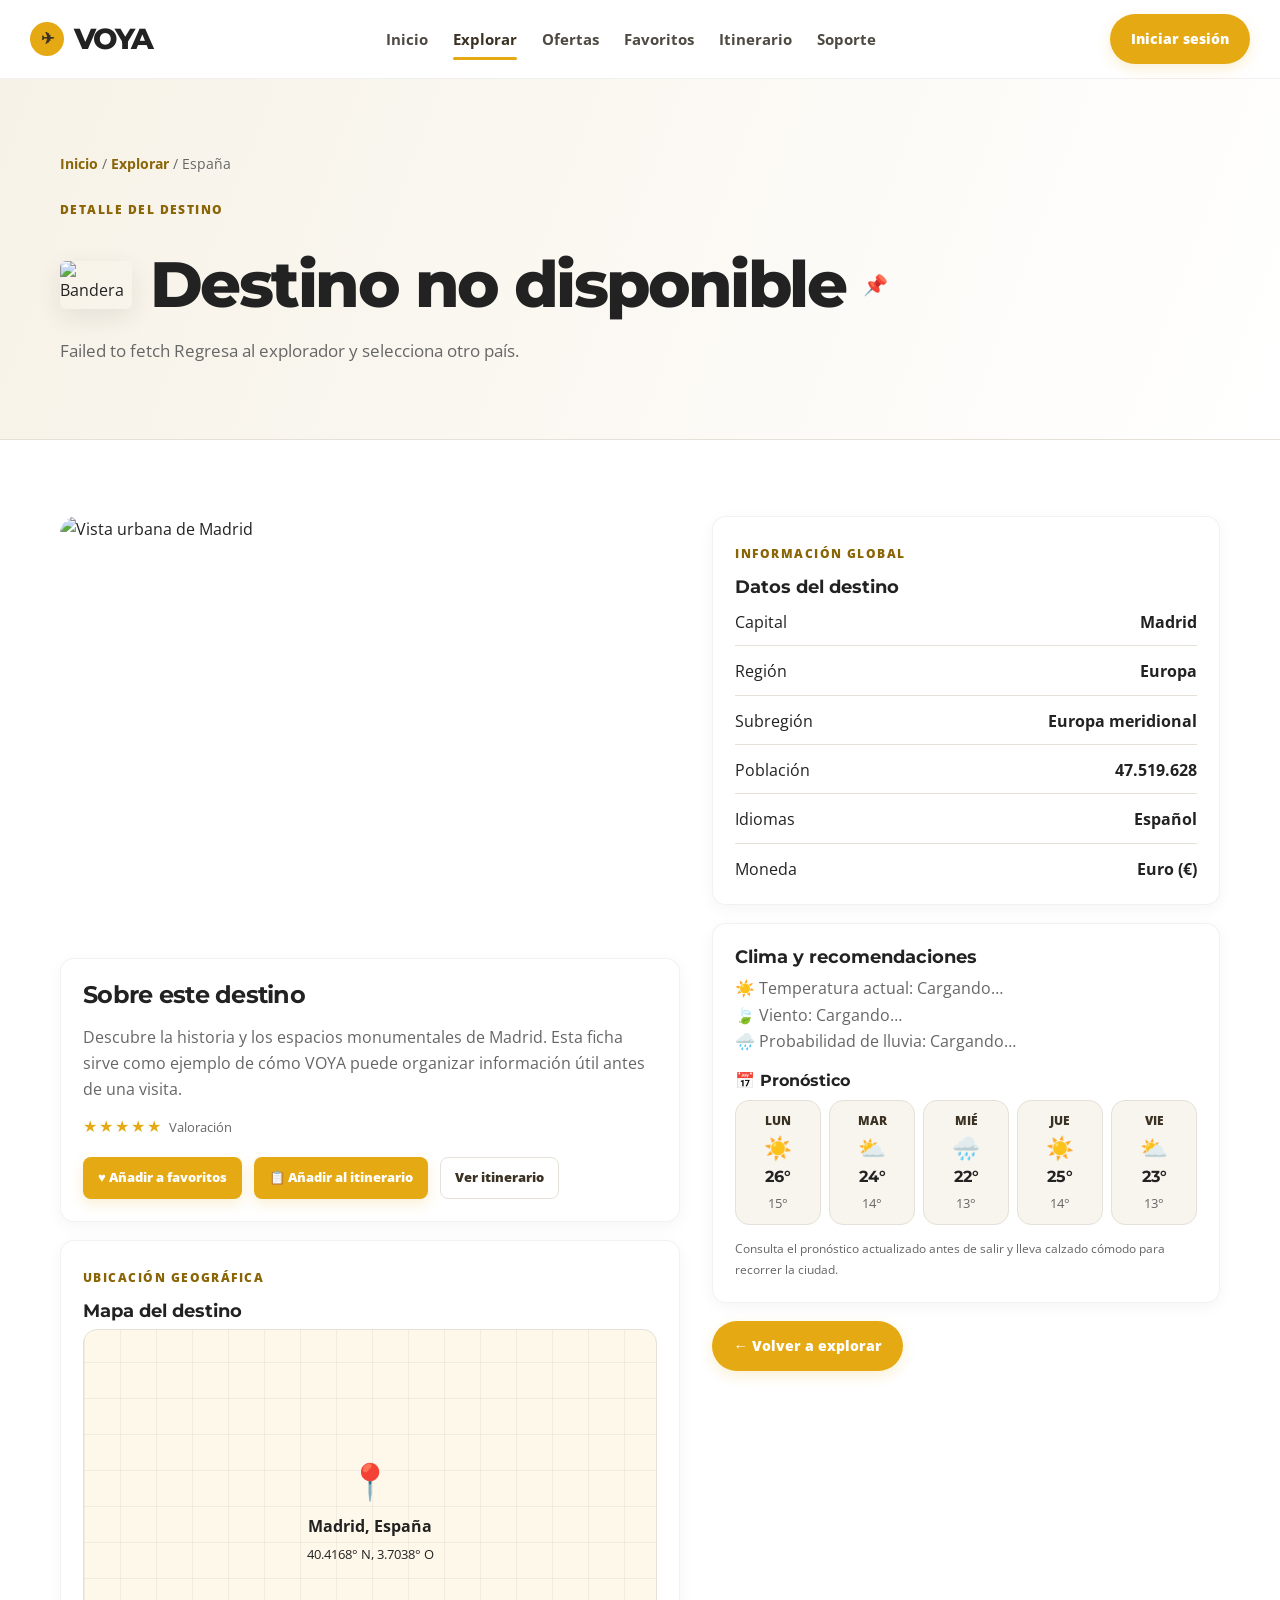
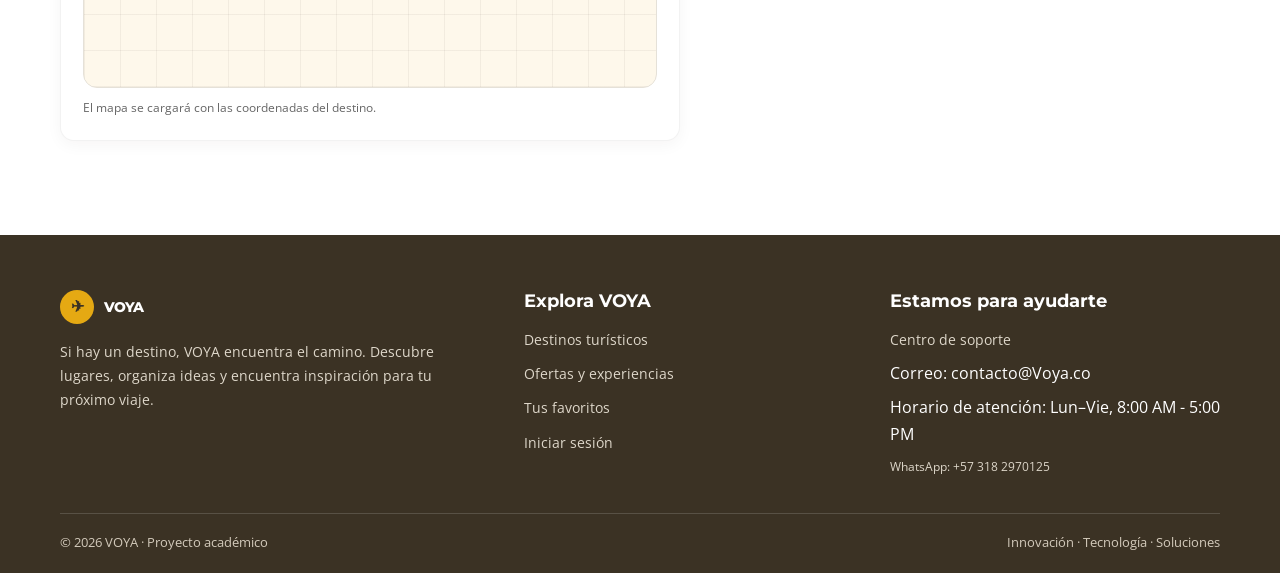
==== pages/destino.html @ 36a2ebd2 "Add files via upload" ====
<!-- inicio de pie/plantilla:-->
<!DOCTYPE html>
<html lang="es">
<head>
    <meta charset="utf-8">
    <meta name="viewport" content="width=device-width, initial-scale=1">
    <meta name="description" content="VOYA: descubre destinos y planifica tu próximo viaje.">
    <title>VOYA — España</title>
    <link rel="stylesheet" href="../css/styles.css">
</head>

<!-- Cuerpo/menu -->
<body>
    <header class="header">
        <div class="header__container">
            <a class="header__brand" href="../index.html"><span class="brand-mark"
                    aria-hidden="true">✈</span><span>VOYA</span></a>
            <nav class="nav" aria-label="Navegación principal">
                <ul class="nav__list">
                    <li><a class="nav__link" href="../index.html">Inicio</a></li>
                    <li><a class="nav__link active" href="explorar.html">Explorar</a></li>
                    <li><a class="nav__link" href="ofertas.html">Ofertas</a></li>
                    <li><a class="nav__link" href="favoritos.html">Favoritos</a></li>
                    <li><a class="nav__link" href="itinerario.html">Itinerario</a></li>
                    <li><a class="nav__link" href="soporte.html">Soporte</a></li>
                </ul>
            </nav>
            <div class="header__actions"><a class="btn btn--pill btn--primary" href="login.html">Iniciar sesión</a>
            </div>
        </div>
    </header>

    <!-- secciones -->
    <main>

        <!-- sección #1-->
        <section class="page-hero">
            <div class="container">
                <div class="breadcrumbs"><a href="../index.html">Inicio</a> / <a href="explorar.html">Explorar</a> /
                    <span id="crumb-name">España</span></div><span class="eyebrow">Detalle del destino</span>
                <div class="dest-head">
                    <img id="dest-flag" src="https://flagcdn.com/es.svg" alt="Bandera de España" width="72" height="48">
                    <h1 id="dest-name">España</h1>
                    <span class="heart" aria-label="Favorito">📌</span>
                </div>
                <p id="dest-intro">Historia, arquitectura y cultura en uno de los destinos más visitados de Europa.</p>
            </div>
        </section>

        <!-- sección #2-->
        <section class="section">
            <div class="container">
                <div class="destination-detail">
                    <div><img class="destination-detail__image" id="dest-image"
                            src="https://images.unsplash.com/photo-1539037116277-4db20889f2d4?auto=format&fit=crop&w=1200&q=85"
                            alt="Vista urbana de Madrid">
                        <div class="info-card" style="margin-top:22px">
                            <h2 style="font-size:1.5rem">Sobre este destino</h2>
                            <p id="dest-about">Descubre la historia y los espacios monumentales de Madrid. Esta ficha sirve como ejemplo
                                de cómo VOYA puede organizar información útil antes de una visita.</p>
                            <div class="stars">★★★★★ <span
                                    style="color:var(--muted);font-size:.8rem;letter-spacing:0">Valoración </span></div>
                            <div class="dest-actions">
                                <button class="btn btn--primary btn--small" id="btn-fav" type="button" aria-pressed="false">♥️ Añadir a favoritos</button> 
                                <button class="btn btn--primary btn--small" id="btn-itinerary" type="button">📋 Añadir al itinerario</button>
                                <a class="btn btn--outline btn--small" href="itinerario.html">Ver itinerario</a>
                            </div>
                        </div>

                            <!-- Mapeo/Coordenadas visuales:-->
                        <div class="info-card">
                            <span class="eyebrow">Ubicación geográfica</span>
                            <h3>Mapa del destino</h3>
                            <div class="map-box" id="dest-map" role="img" aria-label="Mapa de ubicación del destino">
                                <div class="map-box__placeholder">
                                    <span class="map-box__pin" aria-hidden="true">📍</span>
                                    <strong id="map-place">Madrid, España</strong>
                                    <small id="map-coords">40.4168° N, 3.7038° O</small>
                                </div>
                            </div>
                            <p class="map-note">El mapa se cargará con las coordenadas del destino.</p>
                        </div>
                    </div>

                    <div>
                        <div class="info-card"><span class="eyebrow">Información global </span>
                            <h3>Datos del destino</h3>
                            <ul class="info-list">
                                <li><span>Capital</span><strong id="dest-capital">Madrid</strong></li>
                                <li><span>Región</span><strong id="dest-region">Europa</strong></li>
                                <li><span>Subregión</span><strong id="dest-subregion">Europa meridional</strong></li>
                                <li><span>Población</span><strong id="dest-population">47.519.628</strong></li>
                                <li><span>Idiomas</span><strong id="dest-languages">Español</strong></li>
                                <li><span>Moneda</span><strong id="dest-currency">Euro (€)</strong></li>
                                
                            </ul>
                        </div>

                        <!-- Tarjeta de clima y pronosticos: -->
                        <div class="info-card" id="weather-card">
                            <h3>Clima y recomendaciones</h3>
                            <p>☀️ Temperatura actual: <span id="weather-temp">22 °C</span></p>
                            <p>🍃 Viento: <span id="weather-wind">12 km/h</span></p>
                            <p>🌧️ Probabilidad de lluvia: <span id="weather-rain">10 %</span></p>

<!-- Bloque de los de la semana -->
                            <h4 class="forecast-title">📅 Pronóstico</h4>
                            <div class="forecast" id="weather-forecast">
                                <div class="forecast__day">
                                    <span class="forecast__name">Lun</span>
                                    <span class="forecast__icon" aria-hidden="true">☀️</span>
                                    <strong class="forecast__max">26°</strong><!-- negrilla -->
                                    <span class="forecast__min">15°</span>
                                </div>
                                <div class="forecast__day">
                                    <span class="forecast__name">Mar</span>
                                    <span class="forecast__icon" aria-hidden="true">⛅</span>
                                    <strong class="forecast__max">24°</strong>
                                    <span class="forecast__min">14°</span>
                                </div>
                                <div class="forecast__day">
                                    <span class="forecast__name">Mié</span>
                                    <span class="forecast__icon" aria-hidden="true">🌧️</span>
                                    <strong class="forecast__max">22°</strong>
                                    <span class="forecast__min">13°</span>
                                </div>
                                <div class="forecast__day">
                                    <span class="forecast__name">Jue</span>
                                    <span class="forecast__icon" aria-hidden="true">☀️</span>
                                    <strong class="forecast__max">25°</strong>
                                    <span class="forecast__min">14°</span>
                                </div>
                                <div class="forecast__day">
                                    <span class="forecast__name">Vie</span>
                                    <span class="forecast__icon" aria-hidden="true">⛅</span>
                                    <strong class="forecast__max">23°</strong>
                                    <span class="forecast__min">13°</span>
                                </div>
                            </div>

                            <p class="map-note">Consulta el pronóstico actualizado antes de salir y lleva calzado cómodo
                                para recorrer la ciudad.</p>
                        </div>

                        <a class="btn btn--primary btn--pill" href="explorar.html">← Volver a explorar</a>
                    </div>
                </div>
            </div>
        </section>
    </main>


    <!-- pie de paginas -->
    <footer class="footer">
        <div class="container">
            <div class="footer__grid">
                <div><a class="header__brand" href="../index.html"><span class="brand-mark">✈</span><span
                            style="color:#fff">VOYA</span></a>
                    <p style="margin-top:16px">Si hay un destino, VOYA encuentra el camino. Descubre lugares, organiza
                        ideas y encuentra inspiración para tu próximo viaje.</p>
                </div>

                <div>
                    <h3>Explora VOYA</h3>
                    <ul class="footer__links">
                        <li><a href="explorar.html">Destinos turísticos</a></li>
                        <li><a href="ofertas.html">Ofertas y experiencias</a></li>
                        <li><a href="favoritos.html">Tus favoritos</a></li>
                        <li><a href="login.html">Iniciar sesión</a></li>
                    </ul>
                </div>
                <div>
                    <h3>Estamos para ayudarte</h3>
                    <ul class="footer__links">
                        <li><a href="soporte.html">Centro de soporte</a></li>
                        <li>Correo: contacto@Voya.co</li>
                        <li>Horario de atención: Lun–Vie, 8:00 AM - 5:00 PM</li>
                    </ul>
                    <p style="margin-top:10px;font-size:.78rem">WhatsApp: +57 318 2970125</p>
                </div>
            </div>
            <div class="footer__bottom"><span>© 2026 VOYA · Proyecto académico</span><span>Innovación · Tecnología ·
                    Soluciones</span></div>
        </div>
    </footer>
    <!-- (../) porque HTML está en una carpeta:
          Catálogo/Autocompletador de plantilla-->
    <script type="module" src="../js/destino.js"></script>
</body>
</html>
---- css/styles.css ----
@import url('https://fonts.googleapis.com/css2?family=Montserrat:wght@400;500;600;700;800&family=Open+Sans:wght@400;500;600;700&display=swap');

/* Base */
@import url('base/variables.css');
@import url('base/reset.css');
@import url('base/typography.css');

/* Layout */
@import url('layout/layout.css');
@import url('layout/header.css');
@import url('layout/footer.css');

/* Componentes */
@import url('components/buttons.css');
@import url('components/cards.css');
@import url('components/forms.css');
@import url('components/search.css');
@import url('components/page-header.css');
@import url('components/filters.css');
@import url('components/feedback.css');
@import url('components/promo.css');

/* Páginas */
@import url('pages/home.css');
@import url('pages/destino.css');
@import url('pages/soporte.css');
@import url('pages/login.css');
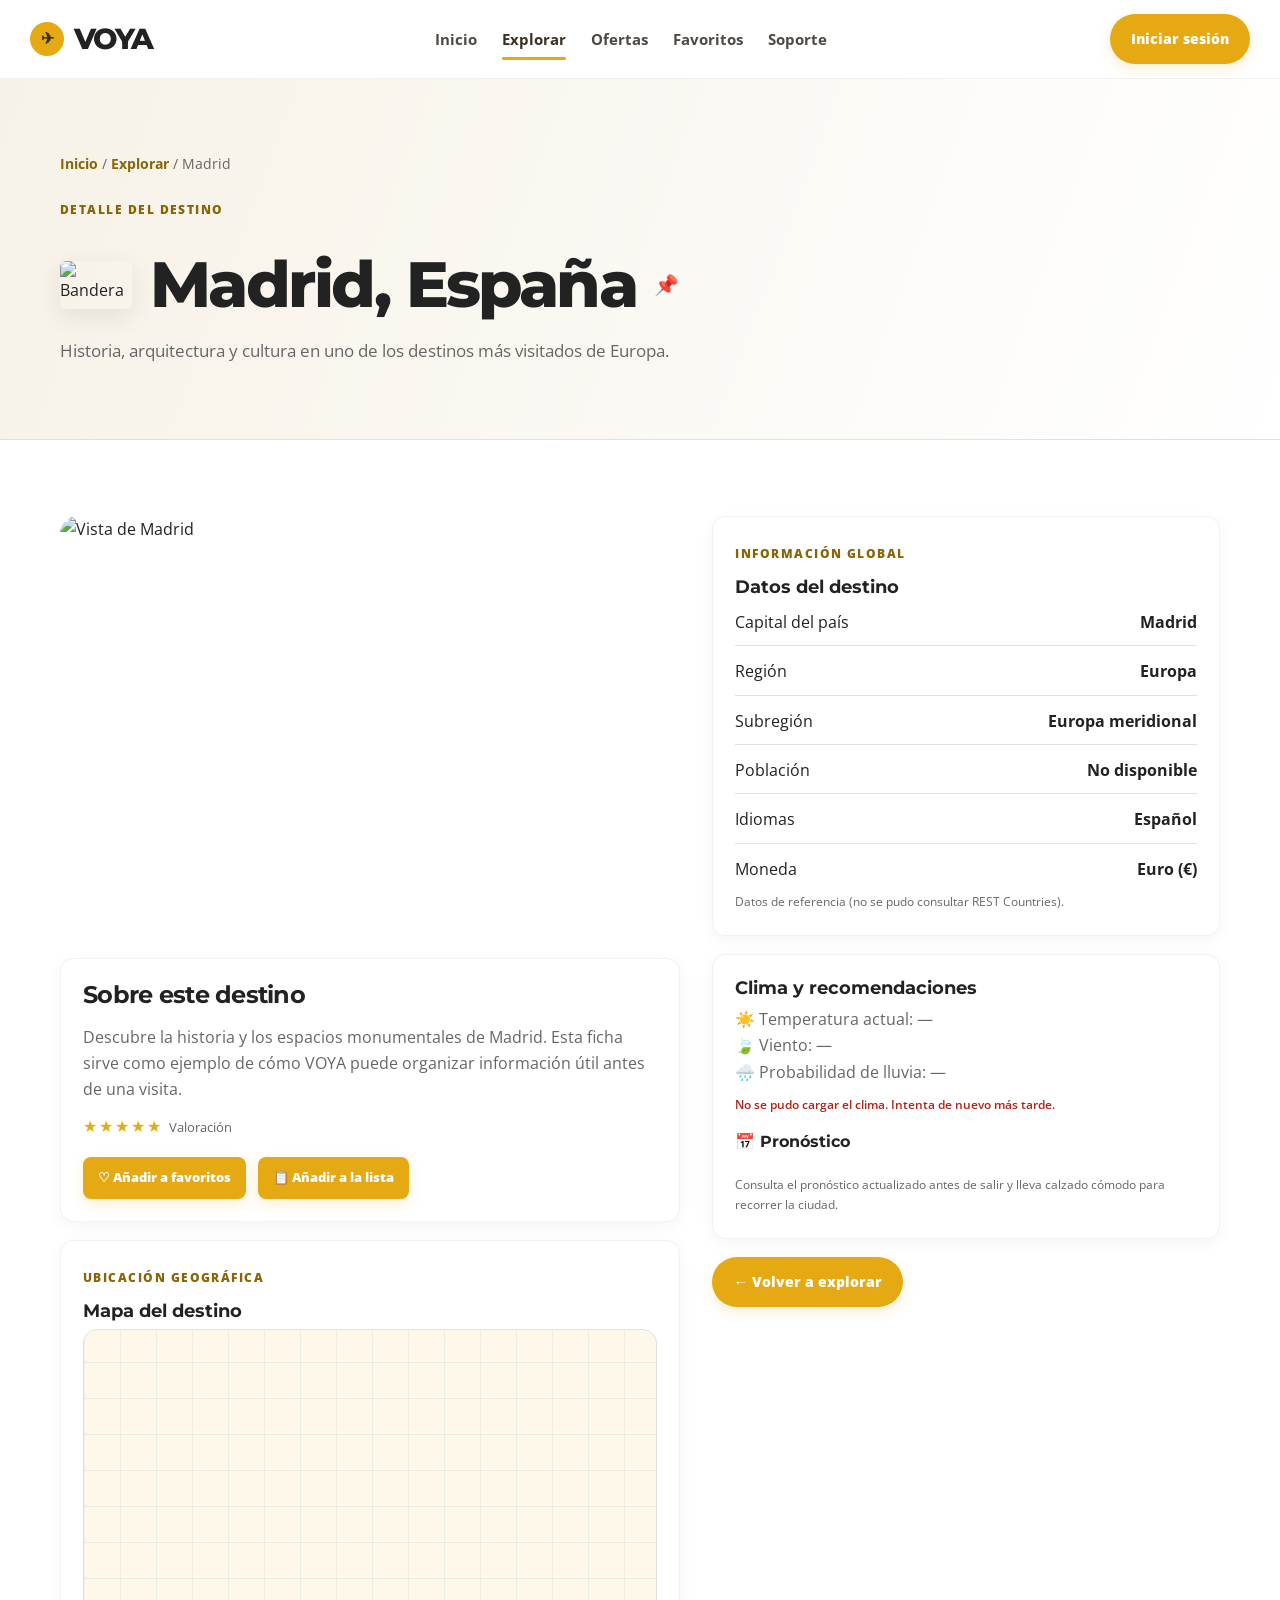
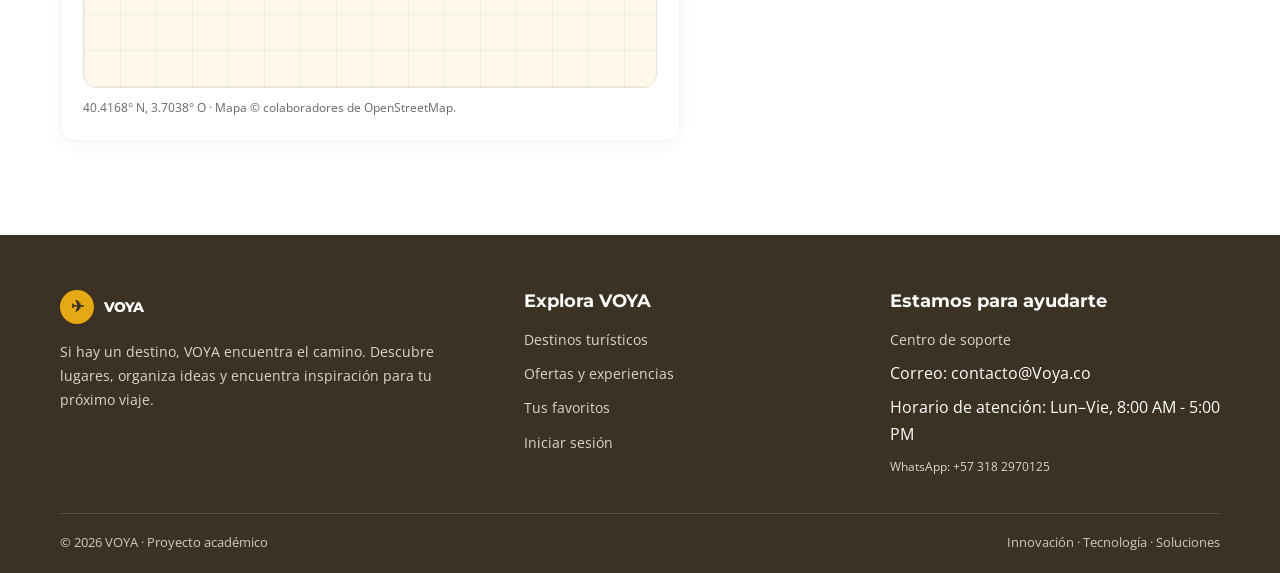
==== commit 8093e12d: "Add files via upload" ====
--- a/pages/destino.html
+++ b/pages/destino.html
@@ -21,7 +21,6 @@
                     <li><a class="nav__link active" href="explorar.html">Explorar</a></li>
                     <li><a class="nav__link" href="ofertas.html">Ofertas</a></li>
                     <li><a class="nav__link" href="favoritos.html">Favoritos</a></li>
-                    <li><a class="nav__link" href="itinerario.html">Itinerario</a></li>
                     <li><a class="nav__link" href="soporte.html">Soporte</a></li>
                 </ul>
             </nav>
@@ -62,8 +61,7 @@
                                     style="color:var(--muted);font-size:.8rem;letter-spacing:0">Valoración </span></div>
                             <div class="dest-actions">
                                 <button class="btn btn--primary btn--small" id="btn-fav" type="button" aria-pressed="false">♥️ Añadir a favoritos</button> 
-                                <button class="btn btn--primary btn--small" id="btn-itinerary" type="button">📋 Añadir al itinerario</button>
-                                <a class="btn btn--outline btn--small" href="itinerario.html">Ver itinerario</a>
+                                <button class="btn btn--primary btn--small" id="btn-itinerary" type="button">📋 Añadir a la lista</button>
                             </div>
                         </div>
 
@@ -78,7 +76,7 @@
                                     <small id="map-coords">40.4168° N, 3.7038° O</small>
                                 </div>
                             </div>
-                            <p class="map-note">El mapa se cargará con las coordenadas del destino.</p>
+                            <p class="map-note" id="map-note">El mapa se cargará con las coordenadas del destino.</p>
                         </div>
                     </div>
 
@@ -86,7 +84,7 @@
                         <div class="info-card"><span class="eyebrow">Información global </span>
                             <h3>Datos del destino</h3>
                             <ul class="info-list">
-                                <li><span>Capital</span><strong id="dest-capital">Madrid</strong></li>
+                                <li><span>Capital del país</span><strong id="dest-capital">Madrid</strong></li>
                                 <li><span>Región</span><strong id="dest-region">Europa</strong></li>
                                 <li><span>Subregión</span><strong id="dest-subregion">Europa meridional</strong></li>
                                 <li><span>Población</span><strong id="dest-population">47.519.628</strong></li>
@@ -94,6 +92,7 @@
                                 <li><span>Moneda</span><strong id="dest-currency">Euro (€)</strong></li>
                                 
                             </ul>
+                            <p class="map-note" id="country-status" role="status"></p>
                         </div>
 
                         <!-- Tarjeta de clima y pronosticos: -->
@@ -102,6 +101,7 @@
                             <p>☀️ Temperatura actual: <span id="weather-temp">22 °C</span></p>
                             <p>🍃 Viento: <span id="weather-wind">12 km/h</span></p>
                             <p>🌧️ Probabilidad de lluvia: <span id="weather-rain">10 %</span></p>
+                            <p class="map-note" id="weather-status" role="status" aria-live="polite"></p>
 
 <!-- Bloque de los de la semana -->
                             <h4 class="forecast-title">📅 Pronóstico</h4>
@@ -185,6 +185,16 @@
     </footer>
     <!-- (../) porque HTML está en una carpeta:
           Catálogo/Autocompletador de plantilla-->
-    <script type="module" src="../js/destino.js"></script>
+    <!-- Scripts normales: sus funciones quedan disponibles para los siguientes (el ORDEN importa) -->
+    <script src="../js/config.js"></script>
+    <script src="../js/Plantilla/Destinos-2.js"></script>
+    <script src="../js/Plantilla/Destino-1.js"></script>
+    <script src="../js/API/Geolocalizador.js"></script>
+    <script src="../js/API/weather.js"></script>
+    <script src="../js/API/paises.js"></script>
+    <script src="../js/clima-ui.js"></script>
+    <script src="../js/Plantilla/destino-api.js"></script>
+    <!-- Módulo (usa import): favoritos -->
+    <script type="module" src="../js/almacen/boton-favorito.js"></script>
 </body>
 </html>
